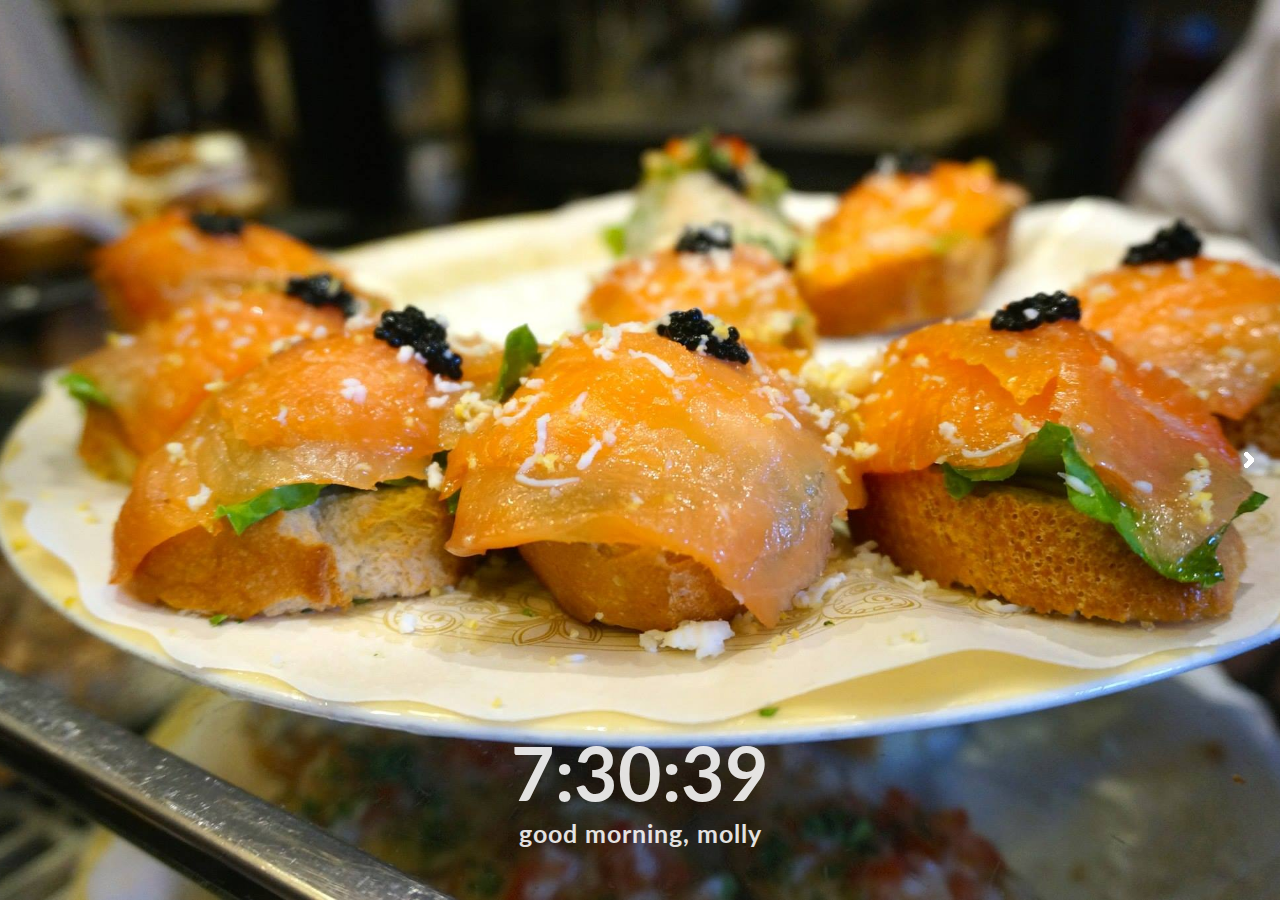
==== index.html @ 0307e1f9 "working" ====
<html>
	<head>
		<link rel="stylesheet" href="css/stylesheets/main.css" type="text/css" />
		<link href='http://fonts.googleapis.com/css?family=Lato:300,400,700' rel='stylesheet' type='text/css'>
		<script src="js/lib/jquery.min.js"></script>
		<script src="js/lib/skrollr.js"></script>
		<script src="js/main.js"></script>
	</head>
	<body>
		<div class="bg first" id="bg">
			<div class="wrapper">
				<div class="container">
					<p id="clock"></p>
					<h1>good morning, molly</h1>
				</div>
			</div>
			<div class="nav">
				<a id="next">
					<img src="/images/arrow_right_white_smaller.png"/>
				</a>
			</div>
		</div> 
	</body>
</html>
---- css/stylesheets/main.css ----
/* line 3, ../sass/main.scss */
body {
  margin: 0;
  overflow: auto;
}

/* line 8, ../sass/main.scss */
.bg {
  left: 0;
  right: 0;
  bottom: 0;
  top: 0;
  /*z-index: 1;*/
  background-size: cover;
  background-attachment: fixed;
  background-repeat: no-repeat;
  background-position: center;
  height: 100vh;
}

/* line 21, ../sass/main.scss */
.first {
  background-image: url("../../images/salmon.jpg");
}

/* line 25, ../sass/main.scss */
.second {
  background-image: url("../../images/paella.jpg");
}

/* line 29, ../sass/main.scss */
.container {
  opacity: 0.87;
  font-family: 'Lato', sans-serif;
  color: #fff;
  z-index: 2;
  text-align: center;
}
/* line 36, ../sass/main.scss */
.container p {
  font-weight: bolder;
  font-size: 75px;
  margin: 0;
}
/* line 42, ../sass/main.scss */
.container h1 {
  bottom: 25px;
  position: relative;
  letter-spacing: 1px;
  font-size: 25px;
  padding: 10px 0;
}

/* line 51, ../sass/main.scss */
.wrapper {
  /* set the height of the element which contains what you want to center */
  height: 100%;
  /* these styles are optional, to set width horizontally center the page */
  max-width: 500px;
  margin: 0 auto;
}

/* line 59, ../sass/main.scss */
.wrapper:before, .container {
  /* these are the important styles for the centered element: */
  display: inline-block;
  vertical-align: bottom;
  width: 100%;
}

/* line 66, ../sass/main.scss */
.nav {
  display: inline-block;
}
/* line 69, ../sass/main.scss */
.nav #next {
  position: fixed;
  right: 0;
  top: 0;
  bottom: 0;
  background-color: transparent;
  width: 60px;
}
/* line 78, ../sass/main.scss */
.nav #next:hover {
  background-color: rgba(0, 0, 0, 0.1);
}
/* line 82, ../sass/main.scss */
.nav #next img {
  top: 50%;
  left: 30%;
  position: absolute;
}

/* line 89, ../sass/main.scss */
.wrapper:before {
  /* this is the important part */
  content: '';
  display: inline-block;
  width: 0;
  height: 100%;
  /*vertical-align: middle;*/
  /* this just takes care of whitespace added by having display:inline-block (there are other methods) */
  margin-left: -0.25em;
}
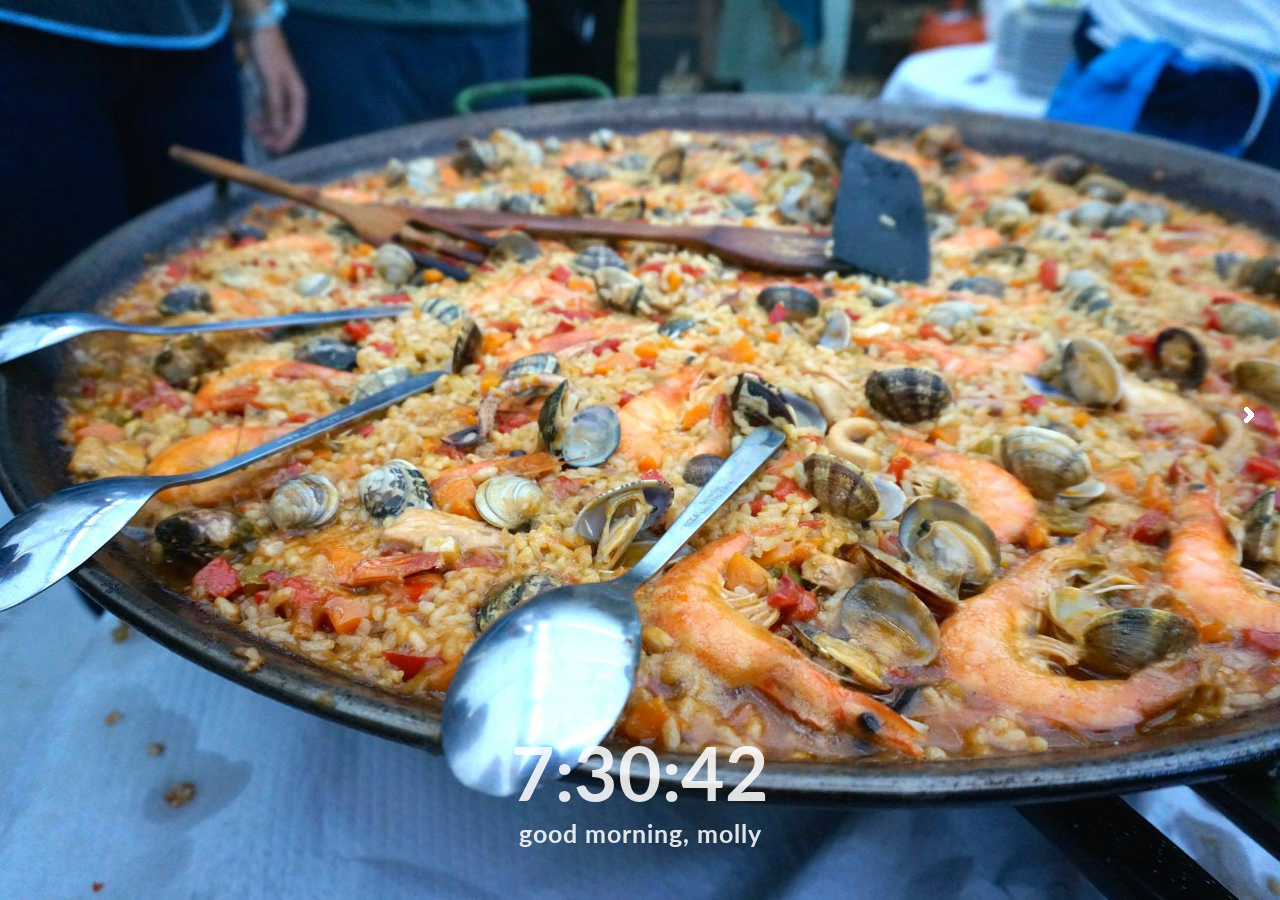
==== commit 25e3c2c6: "stupid css working" ====
--- a/index.html
+++ b/index.html
@@ -7,18 +7,15 @@
 		<script src="js/main.js"></script>
 	</head>
 	<body>
-		<div class="bg first" id="bg">
-			<div class="wrapper">
-				<div class="container">
-					<p id="clock"></p>
-					<h1>good morning, molly</h1>
-				</div>
-			</div>
-			<div class="nav">
-				<a id="next">
-					<img src="/images/arrow_right_white_smaller.png"/>
-				</a>
-			</div>
-		</div> 
+		<div class="bg active" id="bg0"></div>
+		<div class="container">
+			<p id="clock"></p>
+			<h1>good morning, molly</h1>
+		</div>
+		<div class="nav">
+			<a id="next">
+				<img src="/images/arrow_right_white_smaller.png"/>
+			</a>
+		</div>
 	</body>
 </html>--- a/css/stylesheets/main.css
+++ b/css/stylesheets/main.css
@@ -6,6 +6,7 @@
 
 /* line 8, ../sass/main.scss */
 .bg {
+  position: absolute;
   left: 0;
   right: 0;
   bottom: 0;
@@ -15,34 +16,43 @@
   background-attachment: fixed;
   background-repeat: no-repeat;
   background-position: center;
+  transition: all 1s ease-in-out;
   height: 100vh;
+  display: block;
+  /*overflow: hidden;*/
+  opacity: 0;
+  /*&:not(.active){
+  	opacity: 0;
+  	/*display: none;
+  }; */
+}
+/* line 25, ../sass/main.scss */
+.bg.active {
+  opacity: 1;
 }
 
-/* line 21, ../sass/main.scss */
-.first {
-  background-image: url("../../images/salmon.jpg");
-}
-
-/* line 25, ../sass/main.scss */
-.second {
+/* line 34, ../sass/main.scss */
+#bg0 {
   background-image: url("../../images/paella.jpg");
 }
 
-/* line 29, ../sass/main.scss */
+/* line 38, ../sass/main.scss */
 .container {
   opacity: 0.87;
   font-family: 'Lato', sans-serif;
   color: #fff;
   z-index: 2;
   text-align: center;
+  bottom: 0;
+  position: fixed;
 }
-/* line 36, ../sass/main.scss */
+/* line 47, ../sass/main.scss */
 .container p {
   font-weight: bolder;
   font-size: 75px;
   margin: 0;
 }
-/* line 42, ../sass/main.scss */
+/* line 53, ../sass/main.scss */
 .container h1 {
   bottom: 25px;
   position: relative;
@@ -51,7 +61,7 @@
   padding: 10px 0;
 }
 
-/* line 51, ../sass/main.scss */
+/* line 62, ../sass/main.scss */
 .wrapper {
   /* set the height of the element which contains what you want to center */
   height: 100%;
@@ -60,7 +70,7 @@
   margin: 0 auto;
 }
 
-/* line 59, ../sass/main.scss */
+/* line 70, ../sass/main.scss */
 .wrapper:before, .container {
   /* these are the important styles for the centered element: */
   display: inline-block;
@@ -68,11 +78,11 @@
   width: 100%;
 }
 
-/* line 66, ../sass/main.scss */
+/* line 77, ../sass/main.scss */
 .nav {
   display: inline-block;
 }
-/* line 69, ../sass/main.scss */
+/* line 80, ../sass/main.scss */
 .nav #next {
   position: fixed;
   right: 0;
@@ -80,19 +90,20 @@
   bottom: 0;
   background-color: transparent;
   width: 60px;
+  z-index: 3;
 }
-/* line 78, ../sass/main.scss */
+/* line 90, ../sass/main.scss */
 .nav #next:hover {
   background-color: rgba(0, 0, 0, 0.1);
 }
-/* line 82, ../sass/main.scss */
+/* line 94, ../sass/main.scss */
 .nav #next img {
-  top: 50%;
+  top: 45%;
   left: 30%;
   position: absolute;
 }
 
-/* line 89, ../sass/main.scss */
+/* line 101, ../sass/main.scss */
 .wrapper:before {
   /* this is the important part */
   content: '';
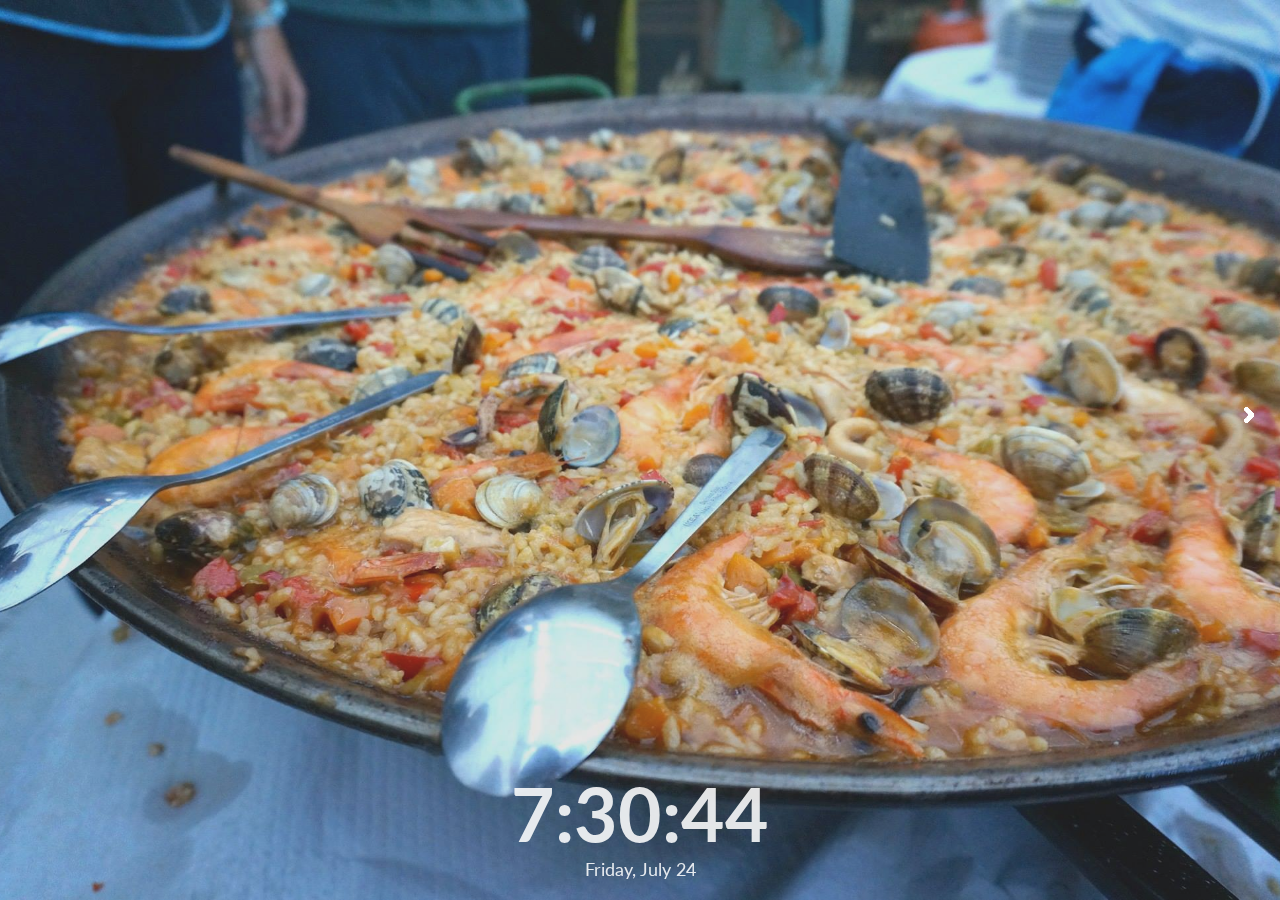
==== commit 6a69de8e: "right key and handling dates" ====
--- a/index.html
+++ b/index.html
@@ -10,7 +10,7 @@
 		<div class="bg active" id="bg0"></div>
 		<div class="container">
 			<p id="clock"></p>
-			<h1>good morning, molly</h1>
+			<p id="datetime"></p> 
 		</div>
 		<div class="nav">
 			<a id="next">
--- a/css/stylesheets/main.css
+++ b/css/stylesheets/main.css
@@ -21,22 +21,20 @@
   display: block;
   /*overflow: hidden;*/
   opacity: 0;
-  /*&:not(.active){
-  	opacity: 0;
-  	/*display: none;
-  }; */
 }
 /* line 25, ../sass/main.scss */
 .bg.active {
   opacity: 1;
+  -webkit-filter: invert(0.1);
+  filter: invert(0.1);
 }
 
-/* line 34, ../sass/main.scss */
+/* line 32, ../sass/main.scss */
 #bg0 {
   background-image: url("../../images/paella.jpg");
 }
 
-/* line 38, ../sass/main.scss */
+/* line 36, ../sass/main.scss */
 .container {
   opacity: 0.87;
   font-family: 'Lato', sans-serif;
@@ -46,13 +44,22 @@
   bottom: 0;
   position: fixed;
 }
-/* line 47, ../sass/main.scss */
+/* line 45, ../sass/main.scss */
 .container p {
+  margin: 0;
+}
+/* line 49, ../sass/main.scss */
+.container #clock {
   font-weight: bolder;
   font-size: 75px;
-  margin: 0;
 }
-/* line 53, ../sass/main.scss */
+/* line 54, ../sass/main.scss */
+.container #datetime {
+  font-size: 18px;
+  font-weight: normal;
+  padding-bottom: 20px;
+}
+/* line 60, ../sass/main.scss */
 .container h1 {
   bottom: 25px;
   position: relative;
@@ -61,7 +68,7 @@
   padding: 10px 0;
 }
 
-/* line 62, ../sass/main.scss */
+/* line 69, ../sass/main.scss */
 .wrapper {
   /* set the height of the element which contains what you want to center */
   height: 100%;
@@ -70,7 +77,7 @@
   margin: 0 auto;
 }
 
-/* line 70, ../sass/main.scss */
+/* line 77, ../sass/main.scss */
 .wrapper:before, .container {
   /* these are the important styles for the centered element: */
   display: inline-block;
@@ -78,11 +85,11 @@
   width: 100%;
 }
 
-/* line 77, ../sass/main.scss */
+/* line 84, ../sass/main.scss */
 .nav {
   display: inline-block;
 }
-/* line 80, ../sass/main.scss */
+/* line 87, ../sass/main.scss */
 .nav #next {
   position: fixed;
   right: 0;
@@ -92,18 +99,18 @@
   width: 60px;
   z-index: 3;
 }
-/* line 90, ../sass/main.scss */
+/* line 97, ../sass/main.scss */
 .nav #next:hover {
   background-color: rgba(0, 0, 0, 0.1);
 }
-/* line 94, ../sass/main.scss */
+/* line 101, ../sass/main.scss */
 .nav #next img {
   top: 45%;
   left: 30%;
   position: absolute;
 }
 
-/* line 101, ../sass/main.scss */
+/* line 108, ../sass/main.scss */
 .wrapper:before {
   /* this is the important part */
   content: '';
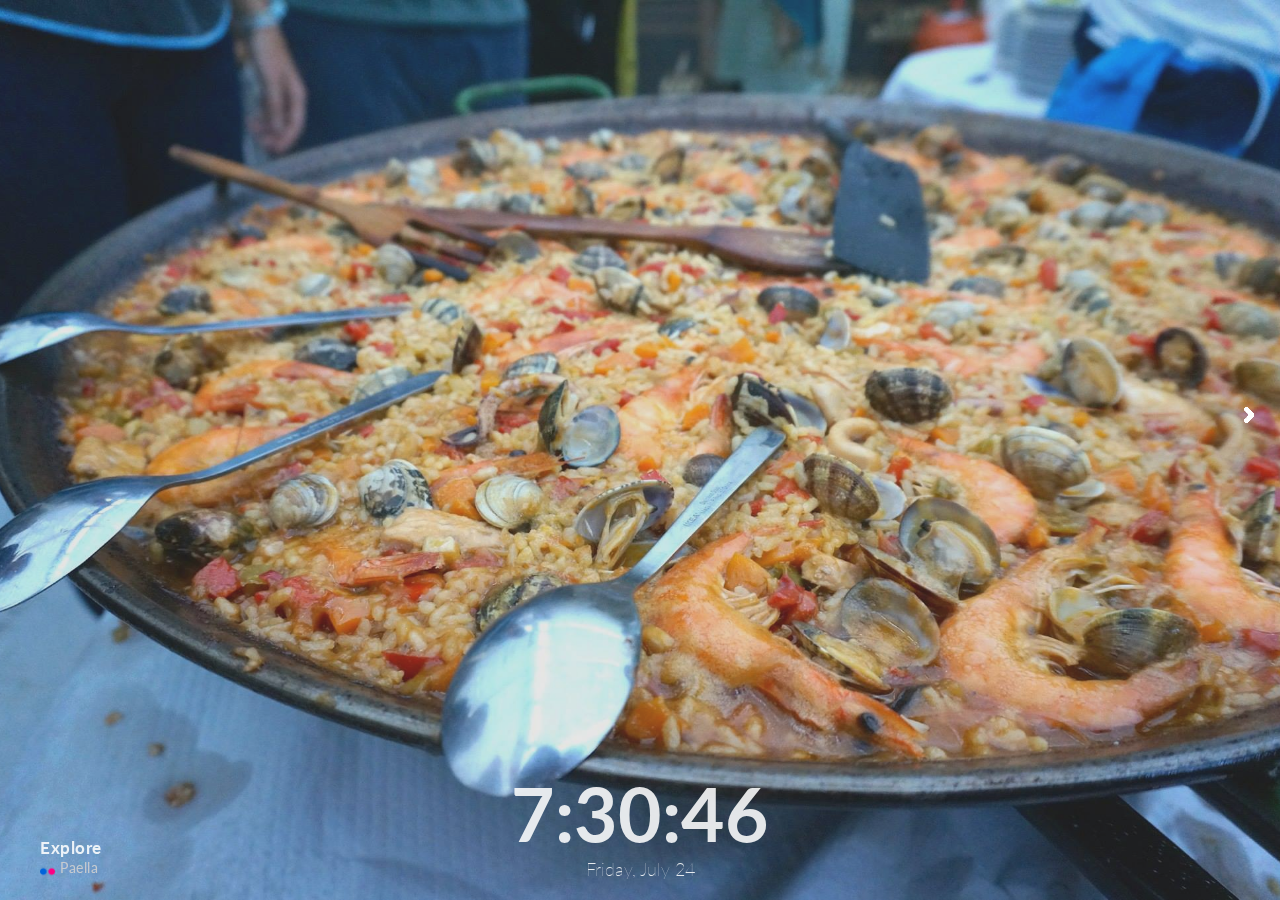
==== commit f1c8e111: "left bar" ====
--- a/index.html
+++ b/index.html
@@ -12,10 +12,15 @@
 			<p id="clock"></p>
 			<p id="datetime"></p> 
 		</div>
-		<div class="nav">
+		<div class="rightnav">
 			<a id="next">
 				<img src="/images/arrow_right_white_smaller.png"/>
 			</a>
 		</div>
+		<div class="leftnav">
+			<p id="food_fix">Explore</p>
+			<img id="flickr_img" src="/images/flickr_logo_color.png"/>
+			<p id="food_title">Paella</p>
+		</div>
 	</body>
 </html>--- a/css/stylesheets/main.css
+++ b/css/stylesheets/main.css
@@ -35,31 +35,38 @@
 }
 
 /* line 36, ../sass/main.scss */
+body {
+  font-family: 'Lato', sans-serif;
+  color: #fff;
+}
+
+/* line 41, ../sass/main.scss */
 .container {
   opacity: 0.87;
-  font-family: 'Lato', sans-serif;
-  color: #fff;
   z-index: 2;
   text-align: center;
   bottom: 0;
   position: fixed;
+  display: inline-block;
+  vertical-align: bottom;
+  width: 100%;
 }
-/* line 45, ../sass/main.scss */
+/* line 51, ../sass/main.scss */
 .container p {
   margin: 0;
 }
-/* line 49, ../sass/main.scss */
+/* line 55, ../sass/main.scss */
 .container #clock {
   font-weight: bolder;
   font-size: 75px;
 }
-/* line 54, ../sass/main.scss */
+/* line 60, ../sass/main.scss */
 .container #datetime {
   font-size: 18px;
-  font-weight: normal;
+  font-weight: lighter;
   padding-bottom: 20px;
 }
-/* line 60, ../sass/main.scss */
+/* line 66, ../sass/main.scss */
 .container h1 {
   bottom: 25px;
   position: relative;
@@ -68,29 +75,65 @@
   padding: 10px 0;
 }
 
-/* line 69, ../sass/main.scss */
-.wrapper {
-  /* set the height of the element which contains what you want to center */
-  height: 100%;
-  /* these styles are optional, to set width horizontally center the page */
-  max-width: 500px;
-  margin: 0 auto;
+/* line 75, ../sass/main.scss */
+.leftnav {
+  position: fixed;
+  left: 0;
+  top: 0;
+  bottom: 0;
+  background-color: transparent;
+  width: 15%;
+  z-index: 3;
+}
+/* line 84, ../sass/main.scss */
+.leftnav p {
+  position: fixed;
+  left: 60px;
+  letter-spacing: 0.5px;
+  opacity: 0.87;
+}
+/* line 91, ../sass/main.scss */
+.leftnav #food_fix {
+  font-size: 17;
+  font-weight: bolder;
+  bottom: 25;
+  letter-spacing: 0.5px;
+  left: 40px;
+}
+/* line 99, ../sass/main.scss */
+.leftnav #food_title {
+  bottom: 10;
+  font-size: 14;
+  letter-spacing: 0.5px;
+  /* font-weight: lighter; */
+  color: #D3D2D2;
+}
+/* line 107, ../sass/main.scss */
+.leftnav #food_title:hover {
+  color: #fff;
+  opacity: 0.87;
+}
+/* line 112, ../sass/main.scss */
+.leftnav #yelp_img {
+  width: 15px;
+  position: fixed;
+  left: 40px;
+  bottom: 41;
+}
+/* line 119, ../sass/main.scss */
+.leftnav #flickr_img {
+  width: 15px;
+  position: fixed;
+  left: 40px;
+  bottom: 21;
 }
 
-/* line 77, ../sass/main.scss */
-.wrapper:before, .container {
-  /* these are the important styles for the centered element: */
-  display: inline-block;
-  vertical-align: bottom;
-  width: 100%;
-}
-
-/* line 84, ../sass/main.scss */
-.nav {
+/* line 127, ../sass/main.scss */
+.rightnav {
   display: inline-block;
 }
-/* line 87, ../sass/main.scss */
-.nav #next {
+/* line 130, ../sass/main.scss */
+.rightnav #next {
   position: fixed;
   right: 0;
   top: 0;
@@ -99,25 +142,13 @@
   width: 60px;
   z-index: 3;
 }
-/* line 97, ../sass/main.scss */
-.nav #next:hover {
+/* line 140, ../sass/main.scss */
+.rightnav #next:hover {
   background-color: rgba(0, 0, 0, 0.1);
 }
-/* line 101, ../sass/main.scss */
-.nav #next img {
+/* line 144, ../sass/main.scss */
+.rightnav #next img {
   top: 45%;
   left: 30%;
   position: absolute;
 }
-
-/* line 108, ../sass/main.scss */
-.wrapper:before {
-  /* this is the important part */
-  content: '';
-  display: inline-block;
-  width: 0;
-  height: 100%;
-  /*vertical-align: middle;*/
-  /* this just takes care of whitespace added by having display:inline-block (there are other methods) */
-  margin-left: -0.25em;
-}
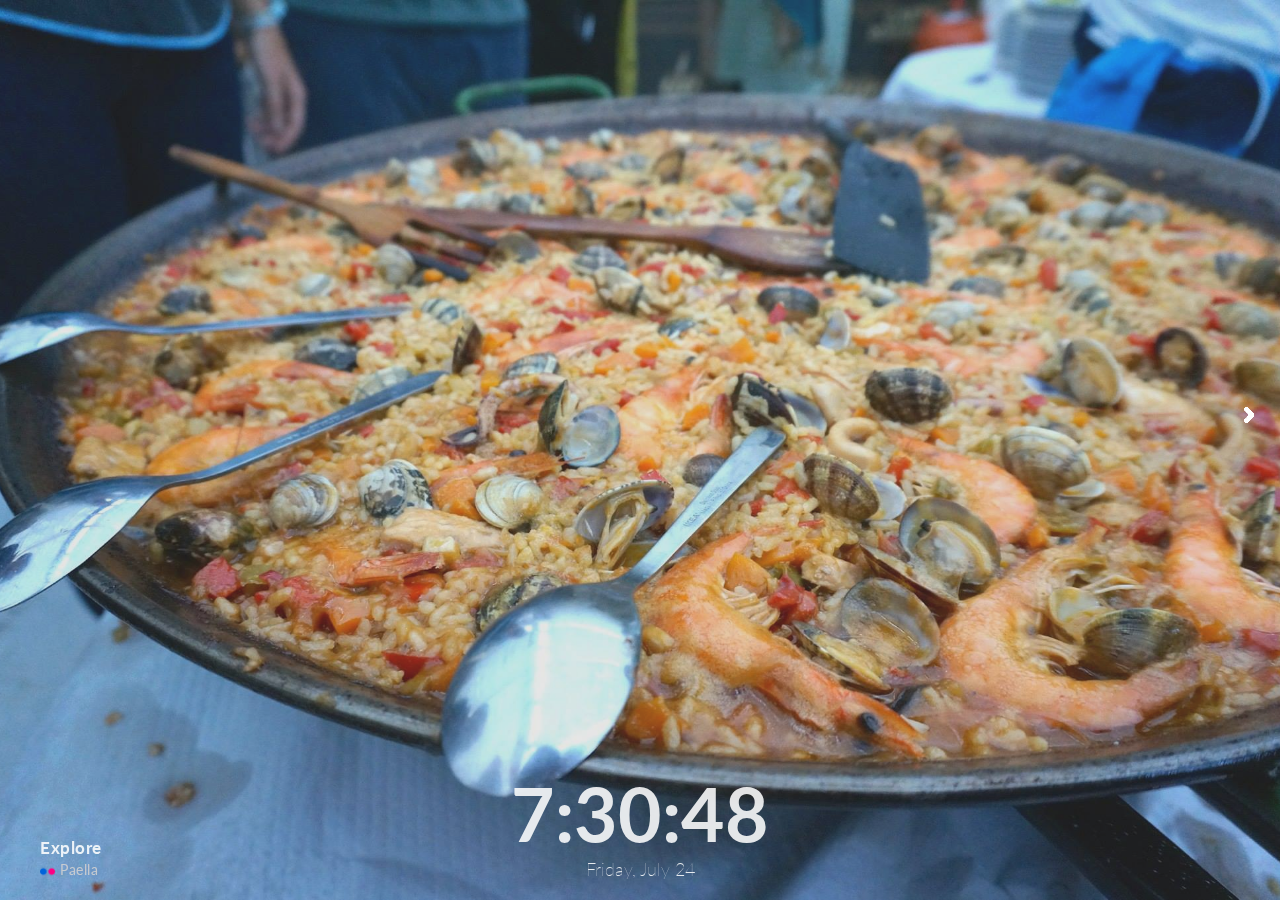
==== commit 1f68b2a0: "titles on images" ====
--- a/index.html
+++ b/index.html
@@ -7,6 +7,7 @@
 		<script src="js/main.js"></script>
 	</head>
 	<body>
+		<div id="demo"></div>
 		<div class="bg active" id="bg0"></div>
 		<div class="container">
 			<p id="clock"></p>
@@ -17,7 +18,7 @@
 				<img src="/images/arrow_right_white_smaller.png"/>
 			</a>
 		</div>
-		<div class="leftnav">
+		<div class="leftnav" id="leftnav">
 			<p id="food_fix">Explore</p>
 			<img id="flickr_img" src="/images/flickr_logo_color.png"/>
 			<p id="food_title">Paella</p>
--- a/css/stylesheets/main.css
+++ b/css/stylesheets/main.css
@@ -76,23 +76,27 @@
 }
 
 /* line 75, ../sass/main.scss */
+.hidden {
+  display: none;
+}
+
+/* line 79, ../sass/main.scss */
 .leftnav {
   position: fixed;
   left: 0;
   top: 0;
   bottom: 0;
-  background-color: transparent;
   width: 15%;
   z-index: 3;
 }
-/* line 84, ../sass/main.scss */
+/* line 87, ../sass/main.scss */
 .leftnav p {
   position: fixed;
   left: 60px;
   letter-spacing: 0.5px;
   opacity: 0.87;
 }
-/* line 91, ../sass/main.scss */
+/* line 94, ../sass/main.scss */
 .leftnav #food_fix {
   font-size: 17;
   font-weight: bolder;
@@ -100,27 +104,27 @@
   letter-spacing: 0.5px;
   left: 40px;
 }
-/* line 99, ../sass/main.scss */
+/* line 102, ../sass/main.scss */
 .leftnav #food_title {
-  bottom: 10;
+  bottom: 8px;
   font-size: 14;
   letter-spacing: 0.5px;
-  /* font-weight: lighter; */
+  /*font-weight: lighter; */
   color: #D3D2D2;
 }
-/* line 107, ../sass/main.scss */
+/* line 110, ../sass/main.scss */
 .leftnav #food_title:hover {
   color: #fff;
   opacity: 0.87;
 }
-/* line 112, ../sass/main.scss */
+/* line 115, ../sass/main.scss */
 .leftnav #yelp_img {
   width: 15px;
   position: fixed;
   left: 40px;
   bottom: 41;
 }
-/* line 119, ../sass/main.scss */
+/* line 122, ../sass/main.scss */
 .leftnav #flickr_img {
   width: 15px;
   position: fixed;
@@ -128,11 +132,11 @@
   bottom: 21;
 }
 
-/* line 127, ../sass/main.scss */
+/* line 130, ../sass/main.scss */
 .rightnav {
   display: inline-block;
 }
-/* line 130, ../sass/main.scss */
+/* line 133, ../sass/main.scss */
 .rightnav #next {
   position: fixed;
   right: 0;
@@ -142,11 +146,11 @@
   width: 60px;
   z-index: 3;
 }
-/* line 140, ../sass/main.scss */
+/* line 143, ../sass/main.scss */
 .rightnav #next:hover {
   background-color: rgba(0, 0, 0, 0.1);
 }
-/* line 144, ../sass/main.scss */
+/* line 147, ../sass/main.scss */
 .rightnav #next img {
   top: 45%;
   left: 30%;
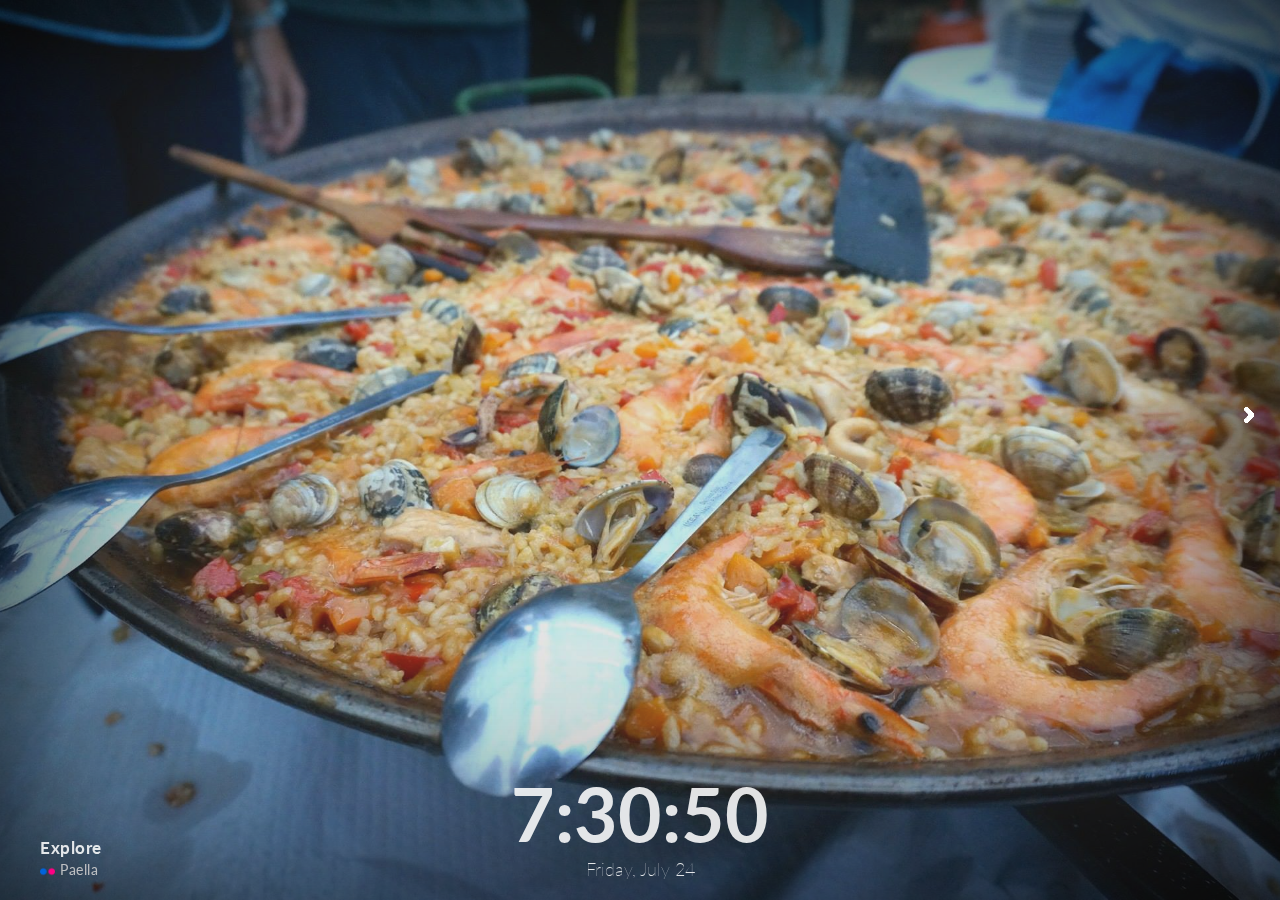
==== commit 1b7da67f: "vignette" ====
--- a/index.html
+++ b/index.html
@@ -7,7 +7,7 @@
 		<script src="js/main.js"></script>
 	</head>
 	<body>
-		<div id="demo"></div>
+		<div class="vignette"></div>
 		<div class="bg active" id="bg0"></div>
 		<div class="container">
 			<p id="clock"></p>
--- a/css/stylesheets/main.css
+++ b/css/stylesheets/main.css
@@ -111,20 +111,24 @@
   letter-spacing: 0.5px;
   /*font-weight: lighter; */
   color: #D3D2D2;
+  width: 250px;
+  overflow: hidden;
+  white-space: nowrap;
+  text-overflow: ellipsis;
 }
-/* line 110, ../sass/main.scss */
+/* line 114, ../sass/main.scss */
 .leftnav #food_title:hover {
   color: #fff;
   opacity: 0.87;
 }
-/* line 115, ../sass/main.scss */
+/* line 119, ../sass/main.scss */
 .leftnav #yelp_img {
   width: 15px;
   position: fixed;
   left: 40px;
   bottom: 41;
 }
-/* line 122, ../sass/main.scss */
+/* line 126, ../sass/main.scss */
 .leftnav #flickr_img {
   width: 15px;
   position: fixed;
@@ -132,11 +136,11 @@
   bottom: 21;
 }
 
-/* line 130, ../sass/main.scss */
+/* line 134, ../sass/main.scss */
 .rightnav {
   display: inline-block;
 }
-/* line 133, ../sass/main.scss */
+/* line 137, ../sass/main.scss */
 .rightnav #next {
   position: fixed;
   right: 0;
@@ -146,13 +150,25 @@
   width: 60px;
   z-index: 3;
 }
-/* line 143, ../sass/main.scss */
+/* line 147, ../sass/main.scss */
 .rightnav #next:hover {
   background-color: rgba(0, 0, 0, 0.1);
 }
-/* line 147, ../sass/main.scss */
+/* line 151, ../sass/main.scss */
 .rightnav #next img {
   top: 45%;
   left: 30%;
   position: absolute;
 }
+
+/* line 158, ../sass/main.scss */
+.vignette:after {
+  box-shadow: inset 0 0 15em #000;
+  position: absolute;
+  top: 0;
+  left: 0;
+  width: 100%;
+  height: 100%;
+  z-index: 2;
+  content: "";
+}
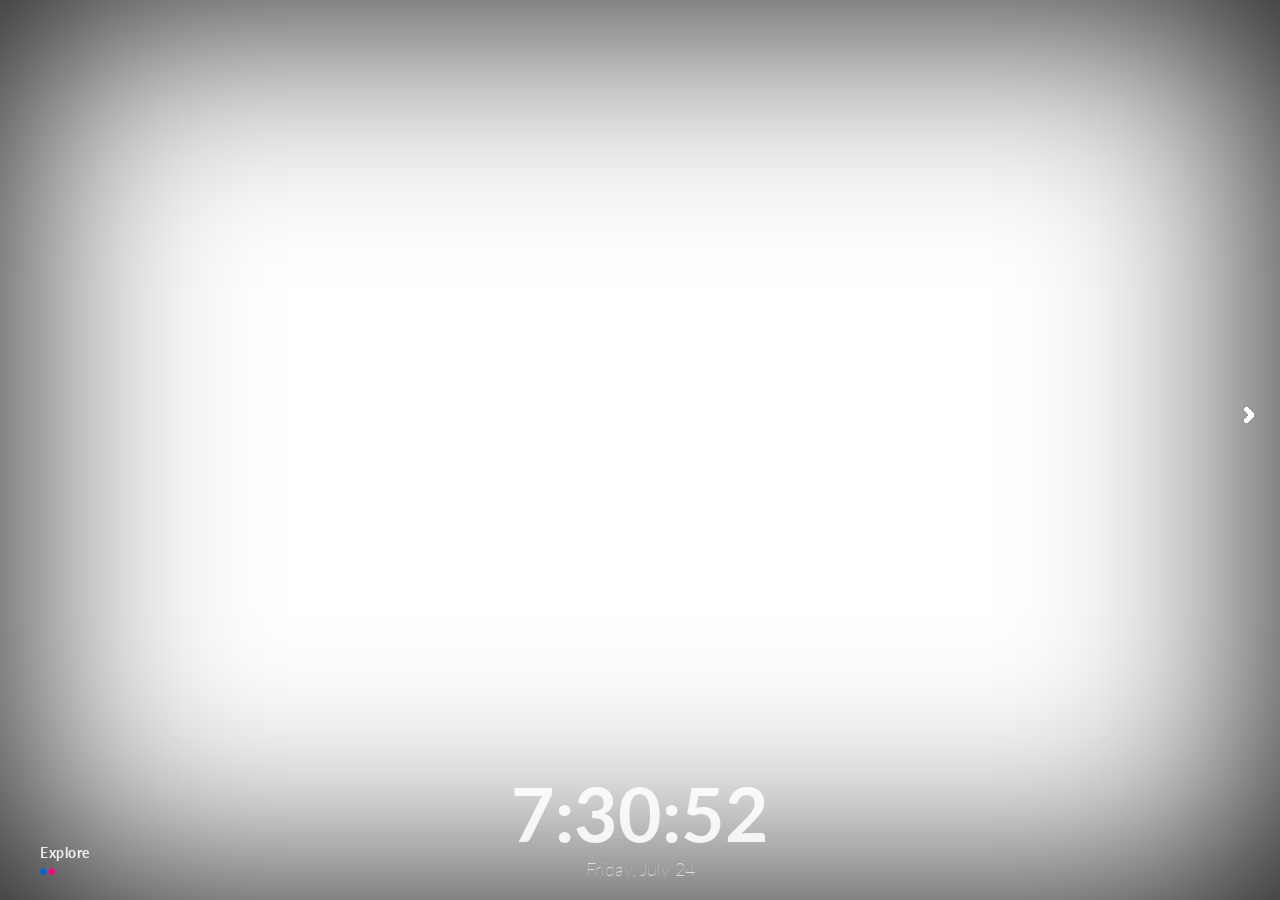
==== commit fe631617: "fix first image" ====
--- a/index.html
+++ b/index.html
@@ -8,7 +8,7 @@
 	</head>
 	<body>
 		<div class="vignette"></div>
-		<div class="bg active" id="bg0"></div>
+		<!-- <div class="bg active" id="bg0"></div> -->
 		<div class="container">
 			<p id="clock"></p>
 			<p id="datetime"></p> 
@@ -21,7 +21,7 @@
 		<div class="leftnav" id="leftnav">
 			<p id="food_fix">Explore</p>
 			<img id="flickr_img" src="/images/flickr_logo_color.png"/>
-			<p id="food_title">Paella</p>
+			<p id="food_title"></p>
 		</div>
 	</body>
 </html>--- a/css/stylesheets/main.css
+++ b/css/stylesheets/main.css
@@ -1,10 +1,10 @@
-/* line 3, ../sass/main.scss */
+/* line 6, ../sass/main.scss */
 body {
   margin: 0;
   overflow: auto;
 }
 
-/* line 8, ../sass/main.scss */
+/* line 11, ../sass/main.scss */
 .bg {
   position: absolute;
   left: 0;
@@ -22,25 +22,25 @@
   /*overflow: hidden;*/
   opacity: 0;
 }
-/* line 25, ../sass/main.scss */
+/* line 28, ../sass/main.scss */
 .bg.active {
   opacity: 1;
   -webkit-filter: invert(0.1);
   filter: invert(0.1);
 }
 
-/* line 32, ../sass/main.scss */
+/* line 35, ../sass/main.scss */
 #bg0 {
   background-image: url("../../images/paella.jpg");
 }
 
-/* line 36, ../sass/main.scss */
+/* line 39, ../sass/main.scss */
 body {
   font-family: 'Lato', sans-serif;
   color: #fff;
 }
 
-/* line 41, ../sass/main.scss */
+/* line 44, ../sass/main.scss */
 .container {
   opacity: 0.87;
   z-index: 2;
@@ -51,22 +51,23 @@
   vertical-align: bottom;
   width: 100%;
 }
-/* line 51, ../sass/main.scss */
+/* line 54, ../sass/main.scss */
 .container p {
   margin: 0;
 }
-/* line 55, ../sass/main.scss */
+/* line 58, ../sass/main.scss */
 .container #clock {
   font-weight: bolder;
   font-size: 75px;
 }
-/* line 60, ../sass/main.scss */
+/* line 63, ../sass/main.scss */
 .container #datetime {
   font-size: 18px;
   font-weight: lighter;
   padding-bottom: 20px;
+  color: #EAEAEA;
 }
-/* line 66, ../sass/main.scss */
+/* line 70, ../sass/main.scss */
 .container h1 {
   bottom: 25px;
   position: relative;
@@ -75,12 +76,12 @@
   padding: 10px 0;
 }
 
-/* line 75, ../sass/main.scss */
+/* line 79, ../sass/main.scss */
 .hidden {
   display: none;
 }
 
-/* line 79, ../sass/main.scss */
+/* line 83, ../sass/main.scss */
 .leftnav {
   position: fixed;
   left: 0;
@@ -89,46 +90,46 @@
   width: 15%;
   z-index: 3;
 }
-/* line 87, ../sass/main.scss */
+/* line 91, ../sass/main.scss */
 .leftnav p {
   position: fixed;
   left: 60px;
   letter-spacing: 0.5px;
   opacity: 0.87;
 }
-/* line 94, ../sass/main.scss */
+/* line 98, ../sass/main.scss */
 .leftnav #food_fix {
-  font-size: 17;
+  font-size: 14;
   font-weight: bolder;
   bottom: 25;
   letter-spacing: 0.5px;
   left: 40px;
 }
-/* line 102, ../sass/main.scss */
+/* line 106, ../sass/main.scss */
 .leftnav #food_title {
   bottom: 8px;
-  font-size: 14;
+  font-size: 12;
   letter-spacing: 0.5px;
   /*font-weight: lighter; */
-  color: #D3D2D2;
+  color: #EAEAEA;
   width: 250px;
   overflow: hidden;
   white-space: nowrap;
   text-overflow: ellipsis;
 }
-/* line 114, ../sass/main.scss */
+/* line 118, ../sass/main.scss */
 .leftnav #food_title:hover {
   color: #fff;
   opacity: 0.87;
 }
-/* line 119, ../sass/main.scss */
+/* line 123, ../sass/main.scss */
 .leftnav #yelp_img {
   width: 15px;
   position: fixed;
   left: 40px;
   bottom: 41;
 }
-/* line 126, ../sass/main.scss */
+/* line 130, ../sass/main.scss */
 .leftnav #flickr_img {
   width: 15px;
   position: fixed;
@@ -136,11 +137,11 @@
   bottom: 21;
 }
 
-/* line 134, ../sass/main.scss */
+/* line 138, ../sass/main.scss */
 .rightnav {
   display: inline-block;
 }
-/* line 137, ../sass/main.scss */
+/* line 141, ../sass/main.scss */
 .rightnav #next {
   position: fixed;
   right: 0;
@@ -150,18 +151,18 @@
   width: 60px;
   z-index: 3;
 }
-/* line 147, ../sass/main.scss */
+/* line 151, ../sass/main.scss */
 .rightnav #next:hover {
   background-color: rgba(0, 0, 0, 0.1);
 }
-/* line 151, ../sass/main.scss */
+/* line 155, ../sass/main.scss */
 .rightnav #next img {
   top: 45%;
   left: 30%;
   position: absolute;
 }
 
-/* line 158, ../sass/main.scss */
+/* line 162, ../sass/main.scss */
 .vignette:after {
   box-shadow: inset 0 0 15em #000;
   position: absolute;
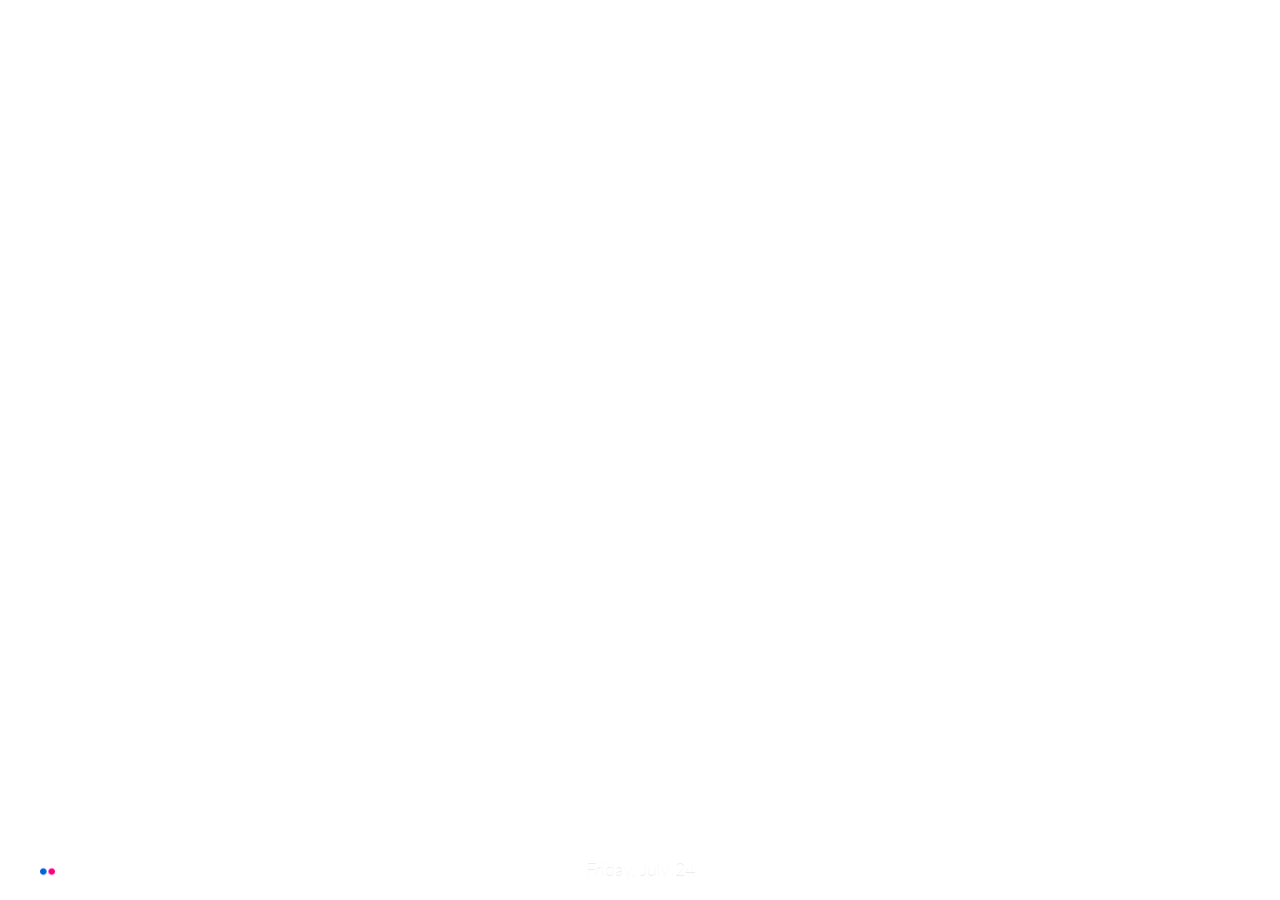
==== commit 98e8b076: "fix first pg loading a lil" ====
--- a/index.html
+++ b/index.html
@@ -6,9 +6,9 @@
 		<script src="js/lib/skrollr.js"></script>
 		<script src="js/main.js"></script>
 	</head>
-	<body>
-		<div class="vignette"></div>
-		<!-- <div class="bg active" id="bg0"></div> -->
+	<body id='body'>
+		<div class="background"></div>
+		<div class="vignette hidden"></div>
 		<div class="container">
 			<p id="clock"></p>
 			<p id="datetime"></p> 
--- a/css/stylesheets/main.css
+++ b/css/stylesheets/main.css
@@ -30,17 +30,13 @@
 }
 
 /* line 35, ../sass/main.scss */
-#bg0 {
-  background-image: url("../../images/paella.jpg");
-}
-
-/* line 39, ../sass/main.scss */
 body {
   font-family: 'Lato', sans-serif;
   color: #fff;
+  transition: opacity 500ms;
 }
 
-/* line 44, ../sass/main.scss */
+/* line 41, ../sass/main.scss */
 .container {
   opacity: 0.87;
   z-index: 2;
@@ -51,23 +47,23 @@
   vertical-align: bottom;
   width: 100%;
 }
-/* line 54, ../sass/main.scss */
+/* line 51, ../sass/main.scss */
 .container p {
   margin: 0;
 }
-/* line 58, ../sass/main.scss */
+/* line 55, ../sass/main.scss */
 .container #clock {
   font-weight: bolder;
   font-size: 75px;
 }
-/* line 63, ../sass/main.scss */
+/* line 60, ../sass/main.scss */
 .container #datetime {
   font-size: 18px;
   font-weight: lighter;
   padding-bottom: 20px;
   color: #EAEAEA;
 }
-/* line 70, ../sass/main.scss */
+/* line 67, ../sass/main.scss */
 .container h1 {
   bottom: 25px;
   position: relative;
@@ -76,12 +72,12 @@
   padding: 10px 0;
 }
 
-/* line 79, ../sass/main.scss */
+/* line 76, ../sass/main.scss */
 .hidden {
   display: none;
 }
 
-/* line 83, ../sass/main.scss */
+/* line 80, ../sass/main.scss */
 .leftnav {
   position: fixed;
   left: 0;
@@ -90,14 +86,14 @@
   width: 15%;
   z-index: 3;
 }
-/* line 91, ../sass/main.scss */
+/* line 88, ../sass/main.scss */
 .leftnav p {
   position: fixed;
   left: 60px;
   letter-spacing: 0.5px;
   opacity: 0.87;
 }
-/* line 98, ../sass/main.scss */
+/* line 95, ../sass/main.scss */
 .leftnav #food_fix {
   font-size: 14;
   font-weight: bolder;
@@ -105,7 +101,7 @@
   letter-spacing: 0.5px;
   left: 40px;
 }
-/* line 106, ../sass/main.scss */
+/* line 103, ../sass/main.scss */
 .leftnav #food_title {
   bottom: 8px;
   font-size: 12;
@@ -117,19 +113,19 @@
   white-space: nowrap;
   text-overflow: ellipsis;
 }
-/* line 118, ../sass/main.scss */
+/* line 115, ../sass/main.scss */
 .leftnav #food_title:hover {
   color: #fff;
   opacity: 0.87;
 }
-/* line 123, ../sass/main.scss */
+/* line 120, ../sass/main.scss */
 .leftnav #yelp_img {
   width: 15px;
   position: fixed;
   left: 40px;
   bottom: 41;
 }
-/* line 130, ../sass/main.scss */
+/* line 127, ../sass/main.scss */
 .leftnav #flickr_img {
   width: 15px;
   position: fixed;
@@ -137,11 +133,11 @@
   bottom: 21;
 }
 
-/* line 138, ../sass/main.scss */
+/* line 135, ../sass/main.scss */
 .rightnav {
   display: inline-block;
 }
-/* line 141, ../sass/main.scss */
+/* line 138, ../sass/main.scss */
 .rightnav #next {
   position: fixed;
   right: 0;
@@ -151,18 +147,18 @@
   width: 60px;
   z-index: 3;
 }
-/* line 151, ../sass/main.scss */
+/* line 148, ../sass/main.scss */
 .rightnav #next:hover {
   background-color: rgba(0, 0, 0, 0.1);
 }
-/* line 155, ../sass/main.scss */
+/* line 152, ../sass/main.scss */
 .rightnav #next img {
   top: 45%;
   left: 30%;
   position: absolute;
 }
 
-/* line 162, ../sass/main.scss */
+/* line 159, ../sass/main.scss */
 .vignette:after {
   box-shadow: inset 0 0 15em #000;
   position: absolute;
